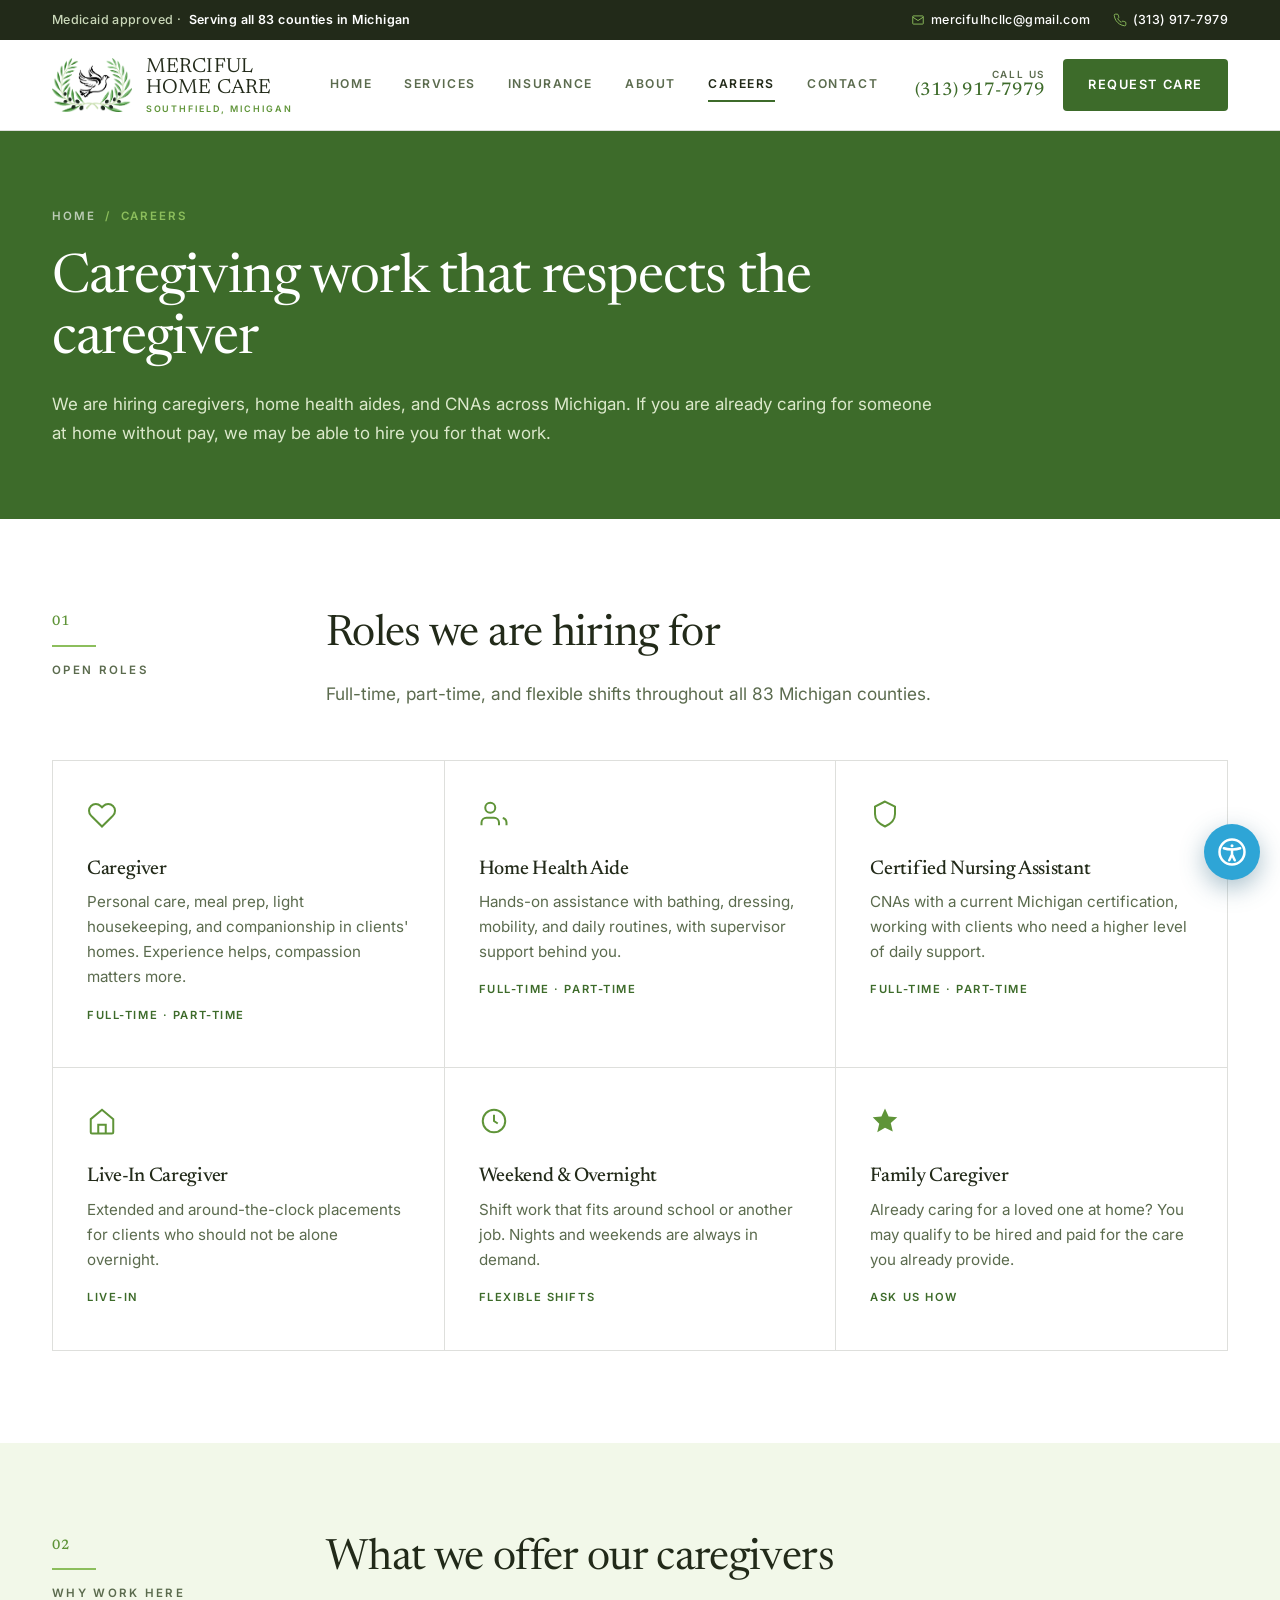
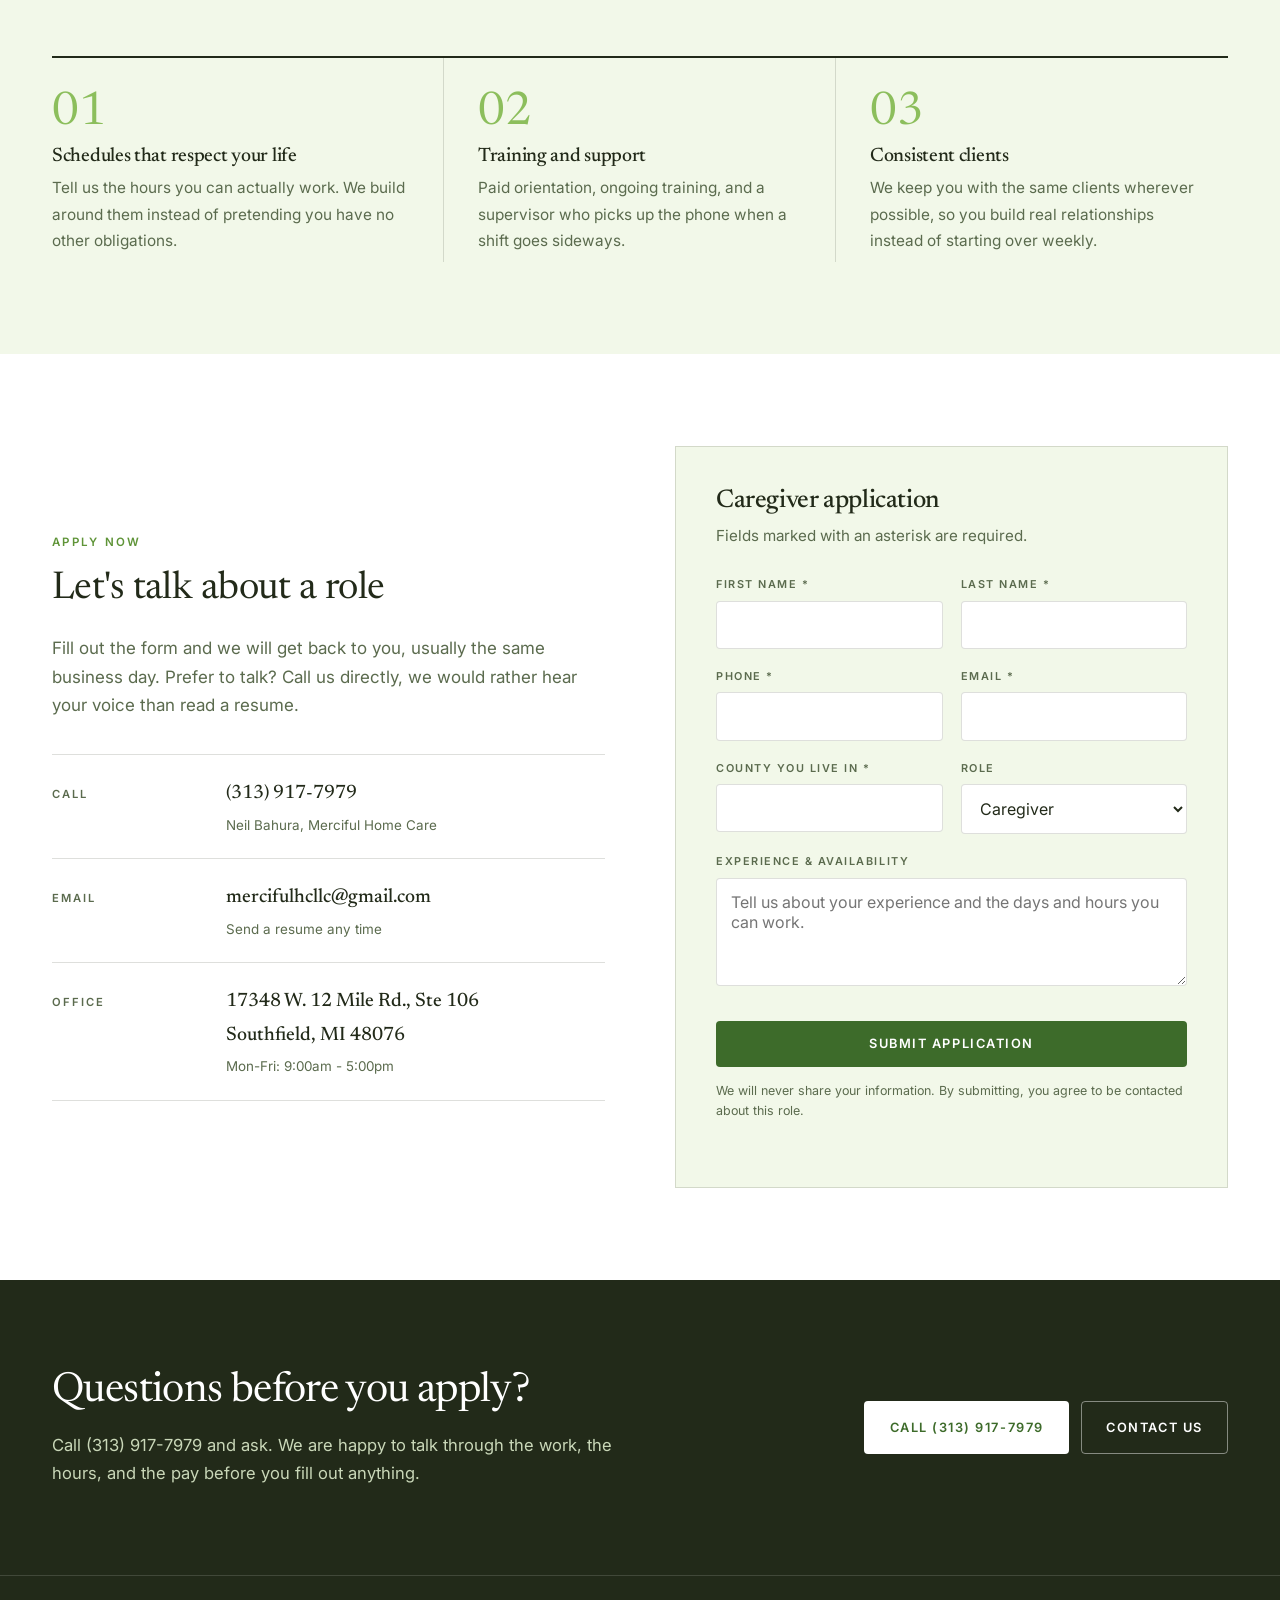
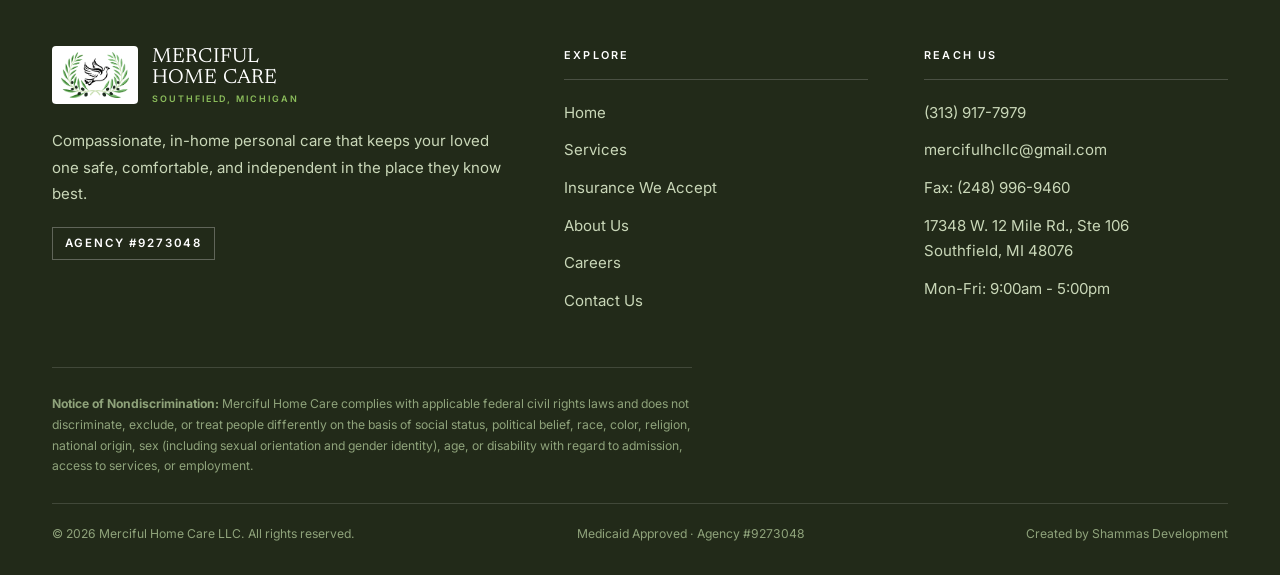
==== careers.html @ ddf39260 "added full site for the demo" ====
<!DOCTYPE html>
<html lang="en">
<head>
<meta charset="UTF-8" />
<meta name="viewport" content="width=device-width, initial-scale=1" />
<title>Careers | Merciful Home Care</title>
<meta name="description" content="Caregiver, home health aide, and CNA jobs across Michigan. Flexible schedules, paid training, and real support. Family caregivers may qualify to be paid." />
<meta property="og:title" content="Careers | Merciful Home Care" />
<meta property="og:description" content="Caregiver, home health aide, and CNA jobs across Michigan. Flexible schedules, paid training, and real support. Family caregivers may qualify to be paid." />
<meta property="og:type" content="website" />
<meta property="og:image" content="assets/img/logo.png" />
<link rel="icon" href="favicon.ico" sizes="any">
<link rel="icon" type="image/png" href="assets/img/favicon-256.png">
<link rel="apple-touch-icon" href="assets/img/apple-touch-icon.png">
<link rel="preconnect" href="https://fonts.googleapis.com">
<link rel="preconnect" href="https://fonts.gstatic.com" crossorigin>
<link href="https://fonts.googleapis.com/css2?family=Newsreader:ital,opsz,wght@0,6..72,300;0,6..72,400;0,6..72,500;1,6..72,400&family=Inter:wght@400;500;600;700&display=swap" rel="stylesheet">
<link rel="stylesheet" href="assets/a11y.css">
<style>
:root{
  --green-deep:#3D6B2A;--green:#5F9438;--green-bright:#8CBE5C;
  --sand:#F2F8E9;--sand-deep:#E4EFD2;--paper:#FFFFFF;
  --ink:#222A19;--ink-soft:#5B6B4E;--line:rgba(34,42,25,.15);--line-soft:rgba(34,42,25,.08);
  --maxw:1240px;--r:4px;
  --display:"Newsreader",Georgia,"Times New Roman",serif;
  --body:"Inter",-apple-system,BlinkMacSystemFont,"Segoe UI",sans-serif;
}
*{box-sizing:border-box;margin:0;padding:0}
html{scroll-behavior:smooth}
body{font-family:var(--body);color:var(--ink);background:var(--paper);font-size:1.0625rem;line-height:1.7;-webkit-font-smoothing:antialiased;overflow-x:hidden}
img{max-width:100%;display:block}
a{color:inherit;text-decoration:none}
h1,h2,h3{font-family:var(--display);font-weight:400;line-height:1.12;letter-spacing:-.015em}
.wrap{max-width:var(--maxw);margin:0 auto;padding:0 32px}
.eyebrow{font-family:var(--body);font-weight:600;font-size:.72rem;letter-spacing:.2em;text-transform:uppercase;color:var(--green)}
.rule{height:1px;background:var(--line);border:0}
.btn{display:inline-flex;align-items:center;justify-content:center;gap:.6em;font-family:var(--body);font-weight:600;font-size:.8rem;letter-spacing:.12em;text-transform:uppercase;padding:1.12em 1.9em;border-radius:var(--r);border:1px solid transparent;cursor:pointer;transition:background .25s,color .25s,border-color .25s}
.btn svg{width:1.2em;height:1.2em}
.btn-solid{background:var(--green-deep);color:#fff}
.btn-solid:hover{background:var(--ink)}
.btn-line{background:transparent;color:var(--ink);border-color:var(--line)}
.btn-line:hover{border-color:var(--ink);background:var(--ink);color:#fff}
.btn-white{background:#fff;color:var(--green-deep)}
.btn-white:hover{background:var(--green-bright);color:var(--ink)}
.btn-linew{background:transparent;color:#fff;border-color:rgba(255,255,255,.45)}
.btn-linew:hover{background:#fff;color:var(--green-deep);border-color:#fff}
:focus-visible{outline:2px solid var(--green-deep);outline-offset:3px}
.topbar{background:var(--ink);color:#C9D7B8;font-size:.78rem;letter-spacing:.03em}
.topbar .wrap{display:flex;align-items:center;justify-content:space-between;gap:18px;min-height:40px;flex-wrap:wrap}
.topbar a{display:inline-flex;align-items:center;gap:.5em;color:#fff;font-weight:500;white-space:nowrap}
.topbar a svg{width:14px;height:14px;flex:none;color:var(--green-bright)}
.topbar a:hover{color:var(--green-bright)}
.topbar .left{display:inline-flex;align-items:center;gap:.6em;white-space:nowrap;font-weight:500}
.topbar .left b{color:#fff;font-weight:600}
.topbar .right{display:flex;gap:22px;align-items:center;flex-wrap:wrap}
header.nav{position:sticky;top:0;z-index:50;background:#fff;border-bottom:1px solid var(--line)}
.nav .wrap{display:flex;align-items:center;justify-content:space-between;gap:24px;min-height:90px}
.brand{display:flex;align-items:center;gap:14px;color:var(--ink)}
.brand .logo{height:54px;width:auto;flex:none}
.brand .wm{font-family:var(--display);font-size:1.28rem;line-height:1.02;letter-spacing:.01em;text-transform:uppercase;white-space:nowrap}
.brand .wm small{display:block;font-family:var(--body);font-weight:600;font-size:.56rem;letter-spacing:.22em;color:var(--green);margin-top:5px}
nav.links{display:flex;align-items:center;gap:32px}
nav.links a{font-weight:600;font-size:.76rem;letter-spacing:.13em;text-transform:uppercase;color:var(--ink-soft);padding:6px 0;border-bottom:2px solid transparent;transition:color .2s,border-color .2s}
nav.links a:hover{color:var(--ink);border-color:var(--green-bright)}
.p-home nav.links a[href="/"],.p-services nav.links a[href="services"],.p-insurance nav.links a[href="insurance"],.p-about nav.links a[href="about"],.p-careers nav.links a[href="careers"],.p-contact nav.links a[href="contact"]{color:var(--ink);border-color:var(--green-deep)}
.nav-cta{display:flex;align-items:center;gap:18px}
.nav-tel{display:inline-flex;flex-direction:column;line-height:1.15;text-align:right}
.nav-tel small{font-size:.62rem;letter-spacing:.16em;text-transform:uppercase;color:var(--ink-soft);font-weight:600}
.nav-tel b{font-family:var(--display);font-size:1.16rem;font-weight:500;color:var(--green-deep);white-space:nowrap}
.nav-call{display:none;padding:.82em}
.nav-call svg{width:20px;height:20px}
.menu-btn{display:none;position:relative;background:none;border:1px solid var(--line);border-radius:var(--r);cursor:pointer;color:var(--ink);padding:10px}
.menu-btn svg{width:22px;height:22px;transition:opacity .2s}
.nav-overlay{position:fixed;inset:0;background:rgba(34,42,25,.55);opacity:0;visibility:hidden;pointer-events:none;transition:opacity .3s,visibility .3s;z-index:49}
.nav-overlay.open{opacity:1;visibility:visible;pointer-events:auto}
body.menu-open{overflow:hidden}
body.menu-open .menu-btn>svg{opacity:0}
body.menu-open .menu-btn{border-color:rgba(255,255,255,.4)}
body.menu-open .menu-btn::before,body.menu-open .menu-btn::after{content:"";position:absolute;left:50%;top:50%;width:20px;height:2px;background:#fff;border-radius:2px}
body.menu-open .menu-btn::before{transform:translate(-50%,-50%) rotate(45deg)}
body.menu-open .menu-btn::after{transform:translate(-50%,-50%) rotate(-45deg)}
.hero{display:grid;grid-template-columns:1.02fr .98fr;min-height:min(76vh,660px)}
.hero .panel{background:var(--green-deep);color:#fff;display:flex;flex-direction:column;justify-content:center;padding:76px 0 76px 0}
.hero .inner{width:100%;padding-left:max(32px,calc((100vw - var(--maxw))/2 + 32px));padding-right:60px}
.hero .eyebrow{color:var(--green-bright)}
.hero h1{font-size:clamp(2.5rem,4.4vw,3.75rem);color:#fff;margin:.42em 0 .5em;font-weight:400}
.hero h1 em{font-style:italic;color:var(--green-bright)}
.hero p{color:#DCE9CC;font-size:1.06rem;max-width:34em}
.hero p+p{margin-top:.9em}
.hero .row{display:flex;gap:12px;flex-wrap:wrap;margin-top:34px}
.hero .shot{position:relative;background:var(--sand)}
.hero .shot img{position:absolute;inset:0;width:100%;height:100%;object-fit:cover}
.factbar{border-bottom:1px solid var(--line);background:#fff}
.factbar .wrap{display:grid;grid-template-columns:repeat(4,1fr);padding:0 32px}
.fact{padding:26px 30px 26px 0;border-left:1px solid var(--line);padding-left:30px}
.fact:first-child{border-left:0;padding-left:0}
.fact b{display:block;font-family:var(--display);font-size:1.34rem;font-weight:500;color:var(--ink);line-height:1.2}
.fact span{display:block;font-size:.68rem;letter-spacing:.16em;text-transform:uppercase;color:var(--ink-soft);font-weight:600;margin-top:5px}
.pagehead{background:var(--green-deep);color:#fff;padding:76px 0 72px}
.pagehead .crumb{font-size:.72rem;letter-spacing:.16em;text-transform:uppercase;color:var(--green-bright);font-weight:600}
.pagehead .crumb a{color:rgba(255,255,255,.66)}
.pagehead .crumb a:hover{color:#fff}
.pagehead h1{font-size:clamp(2.2rem,4.6vw,3.4rem);color:#fff;margin:.42em 0 .34em;font-weight:400;max-width:16em}
.pagehead p{color:#DCE9CC;font-size:1.06rem;max-width:52em}
.band{padding:92px 0}
.band.alt{background:var(--sand)}
.band.tight{padding:64px 0}
.grid2{display:grid;grid-template-columns:210px 1fr;gap:64px;align-items:start}
.slab{position:sticky;top:120px}
.slab .num{font-family:var(--display);font-size:.86rem;font-weight:500;color:var(--green);letter-spacing:.1em;display:block;padding-bottom:10px;border-bottom:2px solid var(--green-bright);margin-bottom:14px;width:44px}
.slab p{font-size:.72rem;letter-spacing:.2em;text-transform:uppercase;font-weight:600;color:var(--ink-soft)}
.lead h2{font-size:clamp(1.9rem,3.5vw,2.7rem);color:var(--ink);max-width:17em;font-weight:400}
.lead>p{color:var(--ink-soft);font-size:1.08rem;max-width:44em;margin-top:1.1em}
.lead .btn{margin-top:34px}
.matrix{display:grid;grid-template-columns:repeat(3,1fr);border-top:1px solid var(--line);border-left:1px solid var(--line);margin-top:52px}
.mcell{border-right:1px solid var(--line);border-bottom:1px solid var(--line);padding:38px 34px 40px;transition:background .3s;display:block}
.mcell:hover{background:var(--sand)}
.band.alt .mcell:hover{background:#fff}
.mcell .ic{color:var(--green);display:block;margin-bottom:20px}
.mcell .ic svg{width:30px;height:30px}
.mcell h3{font-size:1.24rem;color:var(--ink);margin-bottom:9px;font-weight:500}
.mcell p{font-size:.95rem;color:var(--ink-soft);line-height:1.65}
.mcell .go{display:inline-flex;align-items:center;gap:.45em;margin-top:16px;font-size:.7rem;letter-spacing:.14em;text-transform:uppercase;font-weight:600;color:var(--green-deep)}
.mcell .go svg{width:14px;height:14px;transition:transform .25s}
.mcell:hover .go svg{transform:translateX(4px)}
.mcell.fill{background:var(--green-deep);color:#fff}
.mcell.fill:hover{background:var(--ink)}
.mcell.fill h3{color:#fff}
.mcell.fill p{color:#DCE9CC}
.mcell.fill .ic,.mcell.fill .go{color:var(--green-bright)}
.photoband{position:relative;min-height:520px;display:grid;place-items:center;background:var(--ink);overflow:hidden}
.photoband img{position:absolute;inset:0;width:100%;height:100%;object-fit:cover;opacity:.36}
.photoband .q{position:relative;max-width:880px;text-align:center;color:#fff;padding:80px 32px}
.photoband blockquote{font-family:var(--display);font-size:clamp(1.6rem,3.4vw,2.5rem);line-height:1.3;font-weight:400}
.photoband blockquote em{font-style:italic;color:var(--green-bright)}
.photoband .attr{margin-top:26px;font-size:.72rem;letter-spacing:.2em;text-transform:uppercase;color:rgba(255,255,255,.7);font-weight:600}
.slist{border-top:1px solid var(--line)}
.srow{display:grid;grid-template-columns:64px 1fr 1fr;gap:44px;padding:44px 0;border-bottom:1px solid var(--line);scroll-margin-top:130px;align-items:start}
.srow .n{font-family:var(--display);font-size:1.5rem;color:var(--green-bright);font-weight:500;line-height:1}
.srow h2{font-size:1.6rem;color:var(--ink);font-weight:500;margin-bottom:.5em}
.srow>div>p{color:var(--ink-soft);font-size:1rem}
.srow ul{list-style:none;display:grid;gap:11px;padding-top:6px}
.srow li{display:flex;gap:12px;align-items:flex-start;font-size:.96rem;color:var(--ink)}
.srow li svg{width:18px;height:18px;color:var(--green);flex:none;margin-top:5px}
.hire{background:var(--green-deep);color:#fff}
.hire .wrap{display:grid;grid-template-columns:1.3fr .7fr;gap:60px;align-items:start;padding-top:92px;padding-bottom:92px}
.hire .eyebrow{color:var(--green-bright)}
.hire h2{color:#fff;font-size:clamp(1.9rem,3.8vw,2.8rem);margin:.42em 0 .5em;font-weight:400;max-width:14em}
.hire p{color:#DCE9CC;font-size:1.06rem;max-width:38em}
.hire ul{list-style:none;display:grid;gap:0;margin-top:32px;border-top:1px solid rgba(255,255,255,.22)}
.hire li{display:flex;gap:14px;align-items:flex-start;padding:15px 0;border-bottom:1px solid rgba(255,255,255,.22);font-size:.98rem;color:#fff}
.hire li svg{width:19px;height:19px;color:var(--green-bright);flex:none;margin-top:4px}
.hire .box{border:1px solid rgba(255,255,255,.3);padding:34px}
.hire .box h3{color:#fff;font-size:1.36rem;font-weight:500;margin-bottom:12px}
.hire .box p{color:#DCE9CC;font-size:.96rem;margin-bottom:24px}
.hire .box .btn{width:100%}
.hire .box .btn+.btn{margin-top:10px}
.marq-sec{padding:70px 0;background:#fff;border-top:1px solid var(--line);border-bottom:1px solid var(--line)}
.marq-sec .head{display:flex;justify-content:space-between;align-items:flex-end;gap:32px;flex-wrap:wrap;margin-bottom:38px}
.marq-sec .head h2{font-size:clamp(1.5rem,2.8vw,2.1rem);color:var(--ink);font-weight:400;max-width:16em;margin-top:.35em}
.marq-sec .head p{color:var(--ink-soft);font-size:.95rem;max-width:26em}
.marquee{position:relative;overflow:hidden;-webkit-mask-image:linear-gradient(90deg,transparent,#000 7%,#000 93%,transparent);mask-image:linear-gradient(90deg,transparent,#000 7%,#000 93%,transparent)}
.marquee-track{display:flex;width:max-content;animation:slide 52s linear infinite}
.marquee:hover .marquee-track,.marquee:focus-within .marquee-track{animation-play-state:paused}
@keyframes slide{from{transform:translateX(0)}to{transform:translateX(-50%)}}
.ins{display:flex;align-items:center;justify-content:center;text-align:center;flex:none;width:218px;height:88px;padding:0 24px;border:1px solid var(--line);border-right:0;font-family:var(--display);font-size:1.02rem;font-weight:500;color:var(--ink);line-height:1.25;background:#fff}
.marquee-track .ins:last-child{border-right:1px solid var(--line)}
.ins img{max-height:46px;max-width:160px;width:auto;object-fit:contain}
.ins-matrix{display:grid;grid-template-columns:repeat(5,1fr);border-top:1px solid var(--line);border-left:1px solid var(--line)}
.ins-matrix .ins{width:auto;height:126px;border:0;border-right:1px solid var(--line);border-bottom:1px solid var(--line)}
.steps-row{display:grid;grid-template-columns:repeat(3,1fr);border-top:2px solid var(--ink);margin-top:52px}
.stepx{padding:32px 34px 8px;border-right:1px solid var(--line)}
.stepx:first-child{padding-left:0}
.stepx:last-child{border-right:0}
.stepx .n{font-family:var(--display);font-size:2.9rem;color:var(--green-bright);line-height:1;font-weight:400}
.stepx h3{font-size:1.22rem;color:var(--ink);margin:.5em 0 .4em;font-weight:500}
.stepx p{color:var(--ink-soft);font-size:.96rem}
.split{display:grid;grid-template-columns:1fr 1fr;gap:70px;align-items:center}
.split .art{position:relative;aspect-ratio:4/3.4;background:var(--sand);overflow:hidden}
.split .art img{position:absolute;inset:0;width:100%;height:100%;object-fit:cover}
.vlist{border-top:1px solid var(--line);margin-top:34px}
.vrow{display:flex;gap:20px;padding:22px 0;border-bottom:1px solid var(--line)}
.vrow .ic{color:var(--green);flex:none}
.vrow .ic svg{width:26px;height:26px}
.vrow h3{font-size:1.1rem;color:var(--ink);margin-bottom:4px;font-weight:500}
.vrow p{color:var(--ink-soft);font-size:.95rem}
.faq details{border-bottom:1px solid var(--line);padding:24px 0}
.faq details:first-of-type{border-top:1px solid var(--line)}
.faq summary{font-family:var(--display);font-size:1.22rem;font-weight:500;color:var(--ink);cursor:pointer;list-style:none;display:flex;justify-content:space-between;gap:24px;align-items:center}
.faq summary::-webkit-details-marker{display:none}
.faq summary::after{content:"+";font-family:var(--body);font-weight:400;color:var(--green);font-size:1.5rem;line-height:1;flex:none}
.faq details[open] summary::after{content:"\2212"}
.faq p{color:var(--ink-soft);font-size:1rem;margin-top:12px;max-width:64em}
.cinfo{border-top:1px solid var(--line)}
.crow{display:grid;grid-template-columns:150px 1fr;gap:24px;padding:22px 0;border-bottom:1px solid var(--line);align-items:baseline}
.crow dt{font-size:.7rem;letter-spacing:.18em;text-transform:uppercase;font-weight:600;color:var(--ink-soft)}
.crow dd{font-family:var(--display);font-size:1.22rem;font-weight:500;color:var(--ink);overflow-wrap:anywhere}
.crow dd a:hover{color:var(--green-deep)}
.crow dd small{display:block;font-family:var(--body);font-size:.84rem;font-weight:400;color:var(--ink-soft);margin-top:3px;letter-spacing:0}
.form{background:var(--sand);padding:40px;border:1px solid var(--line)}
.band.alt .form{background:#fff}
.form h3{font-family:var(--display);font-size:1.6rem;color:var(--ink);margin-bottom:8px;font-weight:500}
.form>p{color:var(--ink-soft);font-size:.95rem;margin-bottom:26px}
.field{margin-bottom:18px}
.field label{display:block;font-weight:600;font-size:.68rem;letter-spacing:.14em;text-transform:uppercase;color:var(--ink-soft);margin-bottom:7px}
.field input,.field select,.field textarea{width:100%;font-family:var(--body);font-size:1rem;color:var(--ink);padding:.82em .9em;border:1px solid var(--line);border-radius:var(--r);background:#fff;transition:border-color .2s}
.field input:focus,.field select:focus,.field textarea:focus{outline:none;border-color:var(--green-deep)}
.row2{display:grid;grid-template-columns:1fr 1fr;gap:18px}
.form .btn{width:100%;margin-top:8px}
.form .note{font-size:.78rem;color:var(--ink-soft);margin-top:14px;line-height:1.6}
.hp{position:absolute;left:-9999px;opacity:0}
.map{border:1px solid var(--line);aspect-ratio:16/10;background:var(--sand);margin-top:34px}
.map iframe{width:100%;height:100%;border:0;display:block}
.cta{background:var(--ink);color:#fff;padding:88px 0}
.cta .wrap{display:grid;grid-template-columns:1.2fr .8fr;gap:56px;align-items:center}
.cta h2{color:#fff;font-size:clamp(1.8rem,3.4vw,2.6rem);font-weight:400;max-width:14em}
.cta p{color:#C9D7B8;font-size:1.04rem;margin-top:1em;max-width:36em}
.cta .row{display:flex;gap:12px;flex-wrap:wrap;justify-content:flex-end}
footer.site{background:var(--ink);color:#C9D7B8;font-size:.94rem;border-top:1px solid rgba(255,255,255,.14)}
footer.site .top{display:grid;grid-template-columns:1.5fr 1fr 1fr;gap:56px;padding:70px 0 54px}
footer.site .brand{color:#fff}
footer.site .brand .wm small{color:var(--green-bright)}
footer.site p.about{margin-top:24px;max-width:34em;line-height:1.75}
footer.site .agency{margin-top:20px;display:inline-block;border:1px solid rgba(255,255,255,.28);padding:.5em 1em;font-size:.72rem;letter-spacing:.16em;text-transform:uppercase;color:#fff;font-weight:600}
footer.site h4{font-family:var(--body);font-weight:600;font-size:.68rem;letter-spacing:.2em;text-transform:uppercase;color:#fff;margin-bottom:20px;padding-bottom:14px;border-bottom:1px solid rgba(255,255,255,.18)}
footer.site ul{list-style:none;display:flex;flex-direction:column;gap:12px}
footer.site ul a{overflow-wrap:anywhere}
footer.site ul a:hover{color:var(--green-bright)}
footer.site .notice{font-size:.76rem;color:#8FA37B;line-height:1.7;padding:26px 0;border-top:1px solid rgba(255,255,255,.14);max-width:80ch}
footer.site .legal{display:flex;justify-content:space-between;gap:18px;flex-wrap:wrap;font-size:.76rem;color:#8FA37B;padding:20px 0 30px;border-top:1px solid rgba(255,255,255,.14)}
footer.site .legal a{color:#8FA37B}
footer.site .legal a:hover{color:var(--green-bright)}
.reveal{opacity:0;transform:translateY(18px);transition:opacity .7s ease,transform .7s ease}
.reveal.in{opacity:1;transform:none}
[data-delay="1"]{transition-delay:.09s}[data-delay="2"]{transition-delay:.18s}[data-delay="3"]{transition-delay:.27s}
@media(max-width:1120px){
 .hero .inner{padding-left:32px;padding-right:44px;max-width:none}
 nav.links{gap:22px}
 .brand .wm{font-size:1.12rem}
 .grid2{grid-template-columns:170px 1fr;gap:44px}
}
@media(max-width:1000px){
 .nav-tel{display:none}
 .ins-matrix{grid-template-columns:repeat(3,1fr)}
}
@media(max-width:900px){
 nav.links{position:fixed;top:0;right:0;width:min(330px,86vw);height:100vh;height:100dvh;background:var(--green-deep);flex-direction:column;align-items:flex-start;justify-content:flex-start;gap:0;padding:100px 32px;transform:translateX(105%);transition:transform .32s ease;z-index:60;overflow-y:auto}
 nav.links.open{transform:none}
 nav.links a{font-size:.9rem;padding:18px 0;width:100%;border-bottom:1px solid rgba(255,255,255,.2);border-top:0;color:#fff}
 nav.links a:hover{color:var(--green-bright);border-color:rgba(255,255,255,.2)}
 .p-home nav.links a[href="/"],.p-services nav.links a[href="services"],.p-insurance nav.links a[href="insurance"],.p-about nav.links a[href="about"],.p-careers nav.links a[href="careers"],.p-contact nav.links a[href="contact"]{color:var(--green-bright);border-color:rgba(255,255,255,.2)}
 .menu-btn{display:inline-flex;z-index:70}
 .nav-req{display:none}
 .nav-call{display:inline-flex}
 .nav-cta{gap:10px}
 .nav .wrap{min-height:76px;gap:12px}
 .hero{grid-template-columns:1fr}
 .hero .shot{min-height:340px}
 .hero .panel{padding:64px 0}
 .hero .inner{margin:0;padding:0 32px}
 .factbar .wrap{grid-template-columns:1fr 1fr}
 .fact{padding:20px 24px;border-left:1px solid var(--line);border-bottom:1px solid var(--line)}
 .fact:first-child,.fact:nth-child(3){border-left:0;padding-left:0}
 .fact:nth-child(3),.fact:nth-child(4){border-bottom:0}
 .grid2{grid-template-columns:1fr;gap:22px}
 .slab{position:static;display:flex;align-items:center;gap:16px}
 .slab .num{padding-bottom:0;border-bottom:0;margin-bottom:0;width:auto}
 .matrix,.split,.hire .wrap,.cta .wrap{grid-template-columns:1fr}
 .matrix{grid-template-columns:1fr 1fr}
 .split{gap:38px}
 .cta .row{justify-content:flex-start}
 .srow{grid-template-columns:44px 1fr;gap:24px}
 .srow ul{grid-column:2}
 .steps-row{grid-template-columns:1fr}
 .stepx{border-right:0;border-bottom:1px solid var(--line);padding:26px 0 22px}
 .stepx:last-child{border-bottom:0}
 footer.site .top{grid-template-columns:1fr 1fr;gap:40px}
}
@media(max-width:680px){
 body{font-size:1rem}
 .topbar .hide-sm{display:none}
 .topbar .left{white-space:normal}
 .topbar .wrap{gap:10px;padding-top:6px;padding-bottom:6px}
 .topbar .right{gap:14px}
 .wrap{padding:0 22px}
 .hero .inner{padding:0 22px}
 .factbar .wrap{padding:0 22px}
 .band{padding:68px 0}
 .matrix{grid-template-columns:1fr}
 .ins-matrix{grid-template-columns:1fr 1fr}
 .ins-matrix .ins{height:104px;font-size:.92rem;padding:0 14px}
 .mcell{padding:30px 26px 32px}
 .brand .logo{height:44px}
 .brand .wm{font-size:1rem}
 .form{padding:28px 22px}
 .row2{grid-template-columns:1fr}
 .crow{grid-template-columns:1fr;gap:6px;padding:18px 0}
 .srow{grid-template-columns:1fr;gap:16px}
 .srow .n{font-size:1.1rem}
 .srow ul{grid-column:1}
 footer.site .top{grid-template-columns:1fr}
 .hire .wrap{padding-top:64px;padding-bottom:64px}
}
@media(max-width:400px){.brand .wm small{display:none}}
@media(prefers-reduced-motion:reduce){
 *{animation:none!important;transition:none!important;scroll-behavior:auto!important}
 .reveal{opacity:1;transform:none}
}
.gt-wrap{display:inline-flex;align-items:center}
#google_translate_element .goog-te-gadget{font-size:0}
#google_translate_element .goog-te-combo{margin:0;padding:2px 6px;border-radius:var(--r);border:1px solid rgba(255,255,255,.35);background:transparent;color:#fff;font-family:var(--body);font-size:.74rem;font-weight:500;cursor:pointer;line-height:1.4}
#google_translate_element .goog-te-combo option{color:#222A19}
.goog-te-banner-frame,.goog-logo-link,.goog-te-gadget span{display:none!important}
.goog-te-gadget{color:transparent!important}
body{top:0!important}
</style>
</head>
<body class="p-careers">
<div class="topbar">
  <div class="wrap">
    <span class="left">Medicaid approved &middot; <b>Serving all 83 counties in Michigan</b></span>
    <span class="right">
      <span class="gt-wrap"><span id="google_translate_element"></span></span>
      <a class="hide-sm" href="mailto:mercifulhcllc@gmail.com"><svg viewBox="0 0 24 24" fill="none" stroke="currentColor" stroke-width="1.6"><rect x="3" y="5" width="18" height="14" rx="1"/><path d="m3 7 9 6 9-6"/></svg>mercifulhcllc@gmail.com</a>
      <a href="tel:+13139177979"><svg viewBox="0 0 24 24" fill="none" stroke="currentColor" stroke-width="1.6"><path d="M22 16.92v3a2 2 0 0 1-2.18 2 19.79 19.79 0 0 1-8.63-3.07 19.5 19.5 0 0 1-6-6 19.79 19.79 0 0 1-3.07-8.67A2 2 0 0 1 4.11 2h3a2 2 0 0 1 2 1.72c.13.96.36 1.9.7 2.81a2 2 0 0 1-.45 2.11L8.09 9.91a16 16 0 0 0 6 6l1.27-1.27a2 2 0 0 1 2.11-.45c.91.34 1.85.57 2.81.7A2 2 0 0 1 22 16.92z"/></svg>(313) 917-7979</a>
    </span>
  </div>
</div>
<header class="nav" id="nav">
  <div class="wrap">
    <a class="brand" href="/"><img src="assets/img/logo.png" alt="" class="logo" aria-hidden="true"/><span class="wm">Merciful<br>Home Care<small>Southfield, Michigan</small></span></a>
    <nav class="links" id="links">
      <a href="/">Home</a><a href="services">Services</a><a href="insurance">Insurance</a><a href="about">About</a><a href="careers">Careers</a><a href="contact">Contact</a>
    </nav>
    <div class="nav-cta">
      <a class="nav-tel" href="tel:+13139177979"><small>Call us</small><b>(313) 917-7979</b></a>
      <a class="btn btn-solid nav-req" href="contact">Request care</a>
      <a class="btn btn-solid nav-call" href="tel:+13139177979" aria-label="Call (313) 917-7979"><svg viewBox="0 0 24 24" fill="none" stroke="currentColor" stroke-width="1.6"><path d="M22 16.92v3a2 2 0 0 1-2.18 2 19.79 19.79 0 0 1-8.63-3.07 19.5 19.5 0 0 1-6-6 19.79 19.79 0 0 1-3.07-8.67A2 2 0 0 1 4.11 2h3a2 2 0 0 1 2 1.72c.13.96.36 1.9.7 2.81a2 2 0 0 1-.45 2.11L8.09 9.91a16 16 0 0 0 6 6l1.27-1.27a2 2 0 0 1 2.11-.45c.91.34 1.85.57 2.81.7A2 2 0 0 1 22 16.92z"/></svg></a>
      <button class="menu-btn" id="menuBtn" aria-label="Open menu" aria-expanded="false"><svg viewBox="0 0 24 24" fill="none" stroke="currentColor" stroke-width="1.8"><line x1="3" y1="7" x2="21" y2="7"/><line x1="3" y1="12" x2="21" y2="12"/><line x1="3" y1="17" x2="21" y2="17"/></svg></button>
    </div>
  </div>
</header>
<div class="nav-overlay" id="navOverlay" aria-hidden="true"></div>
<main>
<section class="pagehead">
  <div class="wrap">
    <p class="crumb"><a href="/">Home</a> &nbsp;/&nbsp; Careers</p>
    <h1>Caregiving work that respects the caregiver</h1>
    <p>We are hiring caregivers, home health aides, and CNAs across Michigan. If you are already caring for someone at home without pay, we may be able to hire you for that work.</p>
  </div>
</section>
<section class="band">
  <div class="wrap grid2">
    <div class="slab"><span class="num">01</span><p>Open roles</p></div>
    <div class="lead reveal">
      <h2>Roles we are hiring for</h2>
      <p>Full-time, part-time, and flexible shifts throughout all 83 Michigan counties.</p>
    </div>
  </div>
  <div class="wrap"><div class="matrix reveal"><div class="mcell"><span class="ic"><svg viewBox="0 0 24 24" fill="none" stroke="currentColor" stroke-width="1.6"><path d="M20.8 5.6a5.4 5.4 0 0 0-7.7 0L12 6.7l-1.1-1.1a5.4 5.4 0 0 0-7.7 7.7l1.1 1.1L12 22l7.7-7.6 1.1-1.1a5.4 5.4 0 0 0 0-7.7z"/></svg></span><h3>Caregiver</h3><p>Personal care, meal prep, light housekeeping, and companionship in clients' homes. Experience helps, compassion matters more.</p><span class="go">Full-time &middot; Part-time</span></div><div class="mcell"><span class="ic"><svg viewBox="0 0 24 24" fill="none" stroke="currentColor" stroke-width="1.6"><path d="M16 21v-2a4 4 0 0 0-4-4H6a4 4 0 0 0-4 4v2"/><circle cx="9" cy="7" r="4"/><path d="M22 21v-2a4 4 0 0 0-3-3.87"/></svg></span><h3>Home Health Aide</h3><p>Hands-on assistance with bathing, dressing, mobility, and daily routines, with supervisor support behind you.</p><span class="go">Full-time &middot; Part-time</span></div><div class="mcell"><span class="ic"><svg viewBox="0 0 24 24" fill="none" stroke="currentColor" stroke-width="1.6"><path d="M12 2 4 6v6c0 5 3.5 8 8 10 4.5-2 8-5 8-10V6z"/></svg></span><h3>Certified Nursing Assistant</h3><p>CNAs with a current Michigan certification, working with clients who need a higher level of daily support.</p><span class="go">Full-time &middot; Part-time</span></div><div class="mcell"><span class="ic"><svg viewBox="0 0 24 24" fill="none" stroke="currentColor" stroke-width="1.6"><path d="M3 10.5 12 3l9 7.5V21a1 1 0 0 1-1 1H4a1 1 0 0 1-1-1z"/><path d="M9 22v-7h6v7"/></svg></span><h3>Live-In Caregiver</h3><p>Extended and around-the-clock placements for clients who should not be alone overnight.</p><span class="go">Live-in</span></div><div class="mcell"><span class="ic"><svg viewBox="0 0 24 24" fill="none" stroke="currentColor" stroke-width="1.6"><circle cx="12" cy="12" r="9"/><path d="M12 7v5l3 2"/></svg></span><h3>Weekend &amp; Overnight</h3><p>Shift work that fits around school or another job. Nights and weekends are always in demand.</p><span class="go">Flexible shifts</span></div><div class="mcell"><span class="ic"><svg viewBox="0 0 24 24" fill="currentColor"><path d="M12 2l2.9 6.3 6.9.6-5.2 4.6 1.6 6.8L12 17.3 5.8 20.9l1.6-6.8L2.2 8.9l6.9-.6z"/></svg></span><h3>Family Caregiver</h3><p>Already caring for a loved one at home? You may qualify to be hired and paid for the care you already provide.</p><span class="go">Ask us how</span></div></div></div>
</section>

<section class="band alt">
  <div class="wrap grid2">
    <div class="slab"><span class="num">02</span><p>Why work here</p></div>
    <div class="lead reveal">
      <h2>What we offer our caregivers</h2>
    </div>
  </div>
  <div class="wrap">
    <div class="steps-row reveal">
      <div class="stepx"><span class="n">01</span><h3>Schedules that respect your life</h3><p>Tell us the hours you can actually work. We build around them instead of pretending you have no other obligations.</p></div>
      <div class="stepx"><span class="n">02</span><h3>Training and support</h3><p>Paid orientation, ongoing training, and a supervisor who picks up the phone when a shift goes sideways.</p></div>
      <div class="stepx"><span class="n">03</span><h3>Consistent clients</h3><p>We keep you with the same clients wherever possible, so you build real relationships instead of starting over weekly.</p></div>
    </div>
  </div>
</section>

<section class="band">
  <div class="wrap split">
    <div class="reveal">
      <p class="eyebrow">Apply now</p>
      <h2 style="font-size:clamp(1.8rem,3.2vw,2.4rem);font-weight:400;margin:.4em 0 .6em">Let's talk about a role</h2>
      <p style="color:var(--ink-soft)">Fill out the form and we will get back to you, usually the same business day. Prefer to talk? Call us directly, we would rather hear your voice than read a resume.</p>
      <dl class="cinfo" style="margin-top:34px">
        <div class="crow"><dt>Call</dt><dd><a href="tel:+13139177979">(313) 917-7979</a><small>Neil Bahura, Merciful Home Care</small></dd></div>
        <div class="crow"><dt>Email</dt><dd><a href="mailto:mercifulhcllc@gmail.com">mercifulhcllc@gmail.com</a><small>Send a resume any time</small></dd></div>
        <div class="crow"><dt>Office</dt><dd><a href="https://maps.google.com/maps?q=17348+W.+12+Mile+Rd.+Southfield+MI+48076" target="_blank" rel="noopener">17348 W. 12 Mile Rd., Ste 106<br>Southfield, MI 48076</a><small>Mon-Fri: 9:00am - 5:00pm</small></dd></div>
      </dl>
    </div>
    <form class="form reveal" data-delay="1" action="https://api.web3forms.com/submit" method="POST">
      <input type="hidden" name="access_key" value="YOUR_WEB3FORMS_ACCESS_KEY">
      <input type="hidden" name="subject" value="New caregiver application from mercifulhomecare.com">
      <input type="hidden" name="from_name" value="Merciful Home Care Website">
      <input type="checkbox" name="botcheck" class="hp" tabindex="-1" autocomplete="off">
      <h3>Caregiver application</h3>
      <p>Fields marked with an asterisk are required.</p>
      <div class="row2">
        <div class="field"><label for="fn">First name *</label><input id="fn" name="First name" type="text" required></div>
        <div class="field"><label for="ln">Last name *</label><input id="ln" name="Last name" type="text" required></div>
      </div>
      <div class="row2">
        <div class="field"><label for="ph">Phone *</label><input id="ph" name="Phone" type="tel" required></div>
        <div class="field"><label for="em">Email *</label><input id="em" name="Email" type="email" required></div>
      </div>
      <div class="row2">
        <div class="field"><label for="ct">County you live in *</label><input id="ct" name="County" type="text" required></div>
        <div class="field"><label for="rl">Role</label><select id="rl" name="Role"><option>Caregiver</option><option>Home Health Aide</option><option>Certified Nursing Assistant</option><option>Live-In Caregiver</option><option>Weekend or Overnight</option><option>Family caregiver (already caring for someone)</option></select></div>
      </div>
      <div class="field"><label for="ex">Experience &amp; availability</label><textarea id="ex" name="Experience and availability" rows="4" placeholder="Tell us about your experience and the days and hours you can work."></textarea></div>
      <button class="btn btn-solid" type="submit">Submit application</button>
      <p class="note">We will never share your information. By submitting, you agree to be contacted about this role.</p>
    </form>
  </div>
</section>

<section class="cta">
  <div class="wrap reveal">
    <div><h2>Questions before you apply?</h2><p>Call (313) 917-7979 and ask. We are happy to talk through the work, the hours, and the pay before you fill out anything.</p></div>
    <div class="row"><a class="btn btn-white" href="tel:+13139177979">Call (313) 917-7979</a><a class="btn btn-linew" href="contact">Contact us</a></div>
  </div>
</section>
</main>
<footer class="site">
  <div class="wrap">
    <div class="top">
      <div>
        <a class="brand" href="/"><img src="assets/img/logo.png" alt="" class="logo" style="height:58px;background:#fff;padding:6px 9px;border-radius:4px" aria-hidden="true"/><span class="wm">Merciful<br>Home Care<small>Southfield, Michigan</small></span></a>
        <p class="about">Compassionate, in-home personal care that keeps your loved one safe, comfortable, and independent in the place they know best.</p>
        <span class="agency">Agency #9273048</span>
      </div>
      <div><h4>Explore</h4><ul><li><a href="/">Home</a></li><li><a href="services">Services</a></li><li><a href="insurance">Insurance We Accept</a></li><li><a href="about">About Us</a></li><li><a href="careers">Careers</a></li><li><a href="contact">Contact Us</a></li></ul></div>
      <div><h4>Reach Us</h4><ul><li><a href="tel:+13139177979">(313) 917-7979</a></li><li><a href="mailto:mercifulhcllc@gmail.com">mercifulhcllc@gmail.com</a></li><li>Fax: (248) 996-9460</li><li><a href="https://maps.google.com/maps?q=17348+W.+12+Mile+Rd.+Southfield+MI+48076" target="_blank" rel="noopener">17348 W. 12 Mile Rd., Ste 106<br>Southfield, MI 48076</a></li><li>Mon-Fri: 9:00am - 5:00pm</li></ul></div>
    </div>
    <p class="notice"><strong>Notice of Nondiscrimination:</strong> Merciful Home Care complies with applicable federal civil rights laws and does not discriminate, exclude, or treat people differently on the basis of social status, political belief, race, color, religion, national origin, sex (including sexual orientation and gender identity), age, or disability with regard to admission, access to services, or employment.</p>
    <div class="legal"><span>&copy; 2026 Merciful Home Care LLC. All rights reserved.</span><span>Medicaid Approved &middot; Agency #9273048</span><span>Created by <a href="https://shammasdevelopment.io/" target="_blank" rel="noopener">Shammas Development</a></span></div>
  </div>
</footer>
<script>
  const menuBtn=document.getElementById('menuBtn'),links=document.getElementById('links'),overlay=document.getElementById('navOverlay');
  const setMenu=(open)=>{links.classList.toggle('open',open);overlay.classList.toggle('open',open);document.body.classList.toggle('menu-open',open);menuBtn.setAttribute('aria-expanded',open);};
  menuBtn.addEventListener('click',()=>setMenu(!links.classList.contains('open')));
  overlay.addEventListener('click',()=>setMenu(false));
  links.querySelectorAll('a').forEach(a=>a.addEventListener('click',()=>setMenu(false)));
  document.addEventListener('keydown',e=>{if(e.key==='Escape')setMenu(false);});
  window.addEventListener('resize',()=>{if(window.innerWidth>900)setMenu(false);});
  const io=new IntersectionObserver((es)=>{es.forEach(e=>{if(e.isIntersecting){e.target.classList.add('in');io.unobserve(e.target);}});},{threshold:.1,rootMargin:'0px 0px -40px 0px'});
  document.querySelectorAll('.reveal').forEach(el=>io.observe(el));
  /* Insurance logos: drop a PNG named <slug>.png into assets/img/insurance/ and it
     replaces the text wordmark automatically. No HTML edit, no broken images. */
  document.querySelectorAll('[data-logo]').forEach(el=>{
    const im=new Image();
    im.alt=el.dataset.name||'';
    im.loading='lazy';
    im.onload=()=>{el.textContent='';el.appendChild(im);};
    im.src='assets/img/insurance/'+el.dataset.logo+'.png';
  });
</script>

<script type="text/javascript">
function googleTranslateElementInit(){new google.translate.TranslateElement({pageLanguage:'en',autoDisplay:false},'google_translate_element');}
</script>
<script type="text/javascript" src="https://translate.google.com/translate_a/element.js?cb=googleTranslateElementInit"></script>
<script src="assets/a11y.js" defer></script>
</body>
</html>
---- assets/a11y.css ----
/* Spirit Home Health Care — Accessibility widget */
.acc-btn{position:fixed;right:20px;bottom:20px;z-index:9998;width:56px;height:56px;border-radius:50%;background:#2EA5D6;border:none;color:#fff;box-shadow:0 8px 24px rgba(64,115,140,.45);cursor:pointer;display:grid;place-items:center;transition:transform .2s,background .2s}
.acc-btn:hover,.acc-btn:focus-visible{transform:scale(1.06);background:#40738C}
.acc-btn svg{width:30px;height:30px}
.acc-panel{position:fixed;right:20px;bottom:88px;z-index:9998;width:300px;max-width:calc(100vw - 40px);background:#fff;border-radius:16px;box-shadow:0 20px 50px rgba(50,62,73,.3);border:1px solid rgba(64,115,140,.15);padding:18px;transform:translateY(12px);opacity:0;visibility:hidden;transition:opacity .25s,transform .25s,visibility .25s;font-family:"Mulish",-apple-system,BlinkMacSystemFont,"Segoe UI",sans-serif}
.acc-panel.open{opacity:1;visibility:visible;transform:translateY(0)}
.acc-panel h3{font-size:1rem;font-weight:800;color:#323E49;margin:0 0 12px;display:flex;align-items:center;gap:8px}
.acc-panel h3 svg{width:20px;height:20px;color:#2EA5D6}
.acc-grid{display:grid;grid-template-columns:1fr 1fr;gap:9px}
.acc-opt{display:flex;flex-direction:column;align-items:center;justify-content:center;gap:6px;min-height:74px;padding:10px 8px;border:1.5px solid rgba(64,115,140,.18);border-radius:12px;background:#fff;color:#323E49;font-size:.8rem;font-weight:700;cursor:pointer;text-align:center;transition:border-color .2s,background .2s,color .2s;font-family:inherit}
.acc-opt:hover{border-color:#2EA5D6}
.acc-opt.active{border-color:#2EA5D6;background:#EAF5FB;color:#2EA5D6}
.acc-opt svg{width:22px;height:22px}
.acc-reset{grid-column:1 / -1;margin-top:4px;padding:11px;border:none;border-radius:10px;background:#323E49;color:#fff;font-weight:700;font-size:.85rem;cursor:pointer;font-family:inherit}
.acc-reset:hover{background:#40738C}
/* applied effects */
html.acc-contrast{filter:contrast(1.18) saturate(1.28)}
html.acc-links a{text-decoration:underline !important;text-underline-offset:2px;outline:2px solid #2EA5D6;outline-offset:1px;border-radius:2px}
html.acc-readable body,html.acc-readable body *{font-family:Verdana,Tahoma,Arial,sans-serif !important;letter-spacing:.02em}
html.acc-readable body{line-height:1.95 !important}
html.acc-cursor,html.acc-cursor *{cursor:url('data:image/svg+xml;utf8,<svg xmlns="http://www.w3.org/2000/svg" width="42" height="42" viewBox="0 0 42 42"><path d="M7 3l26 15-11 2 6 13-5 2-6-13-9 6z" fill="%23000" stroke="%23fff" stroke-width="1.6"/></svg>') 5 3, auto !important}
@media(max-width:560px){.acc-btn{width:50px;height:50px;right:14px;bottom:14px}.acc-panel{right:14px;bottom:74px}}
@media print{.acc-btn,.acc-panel{display:none !important}}
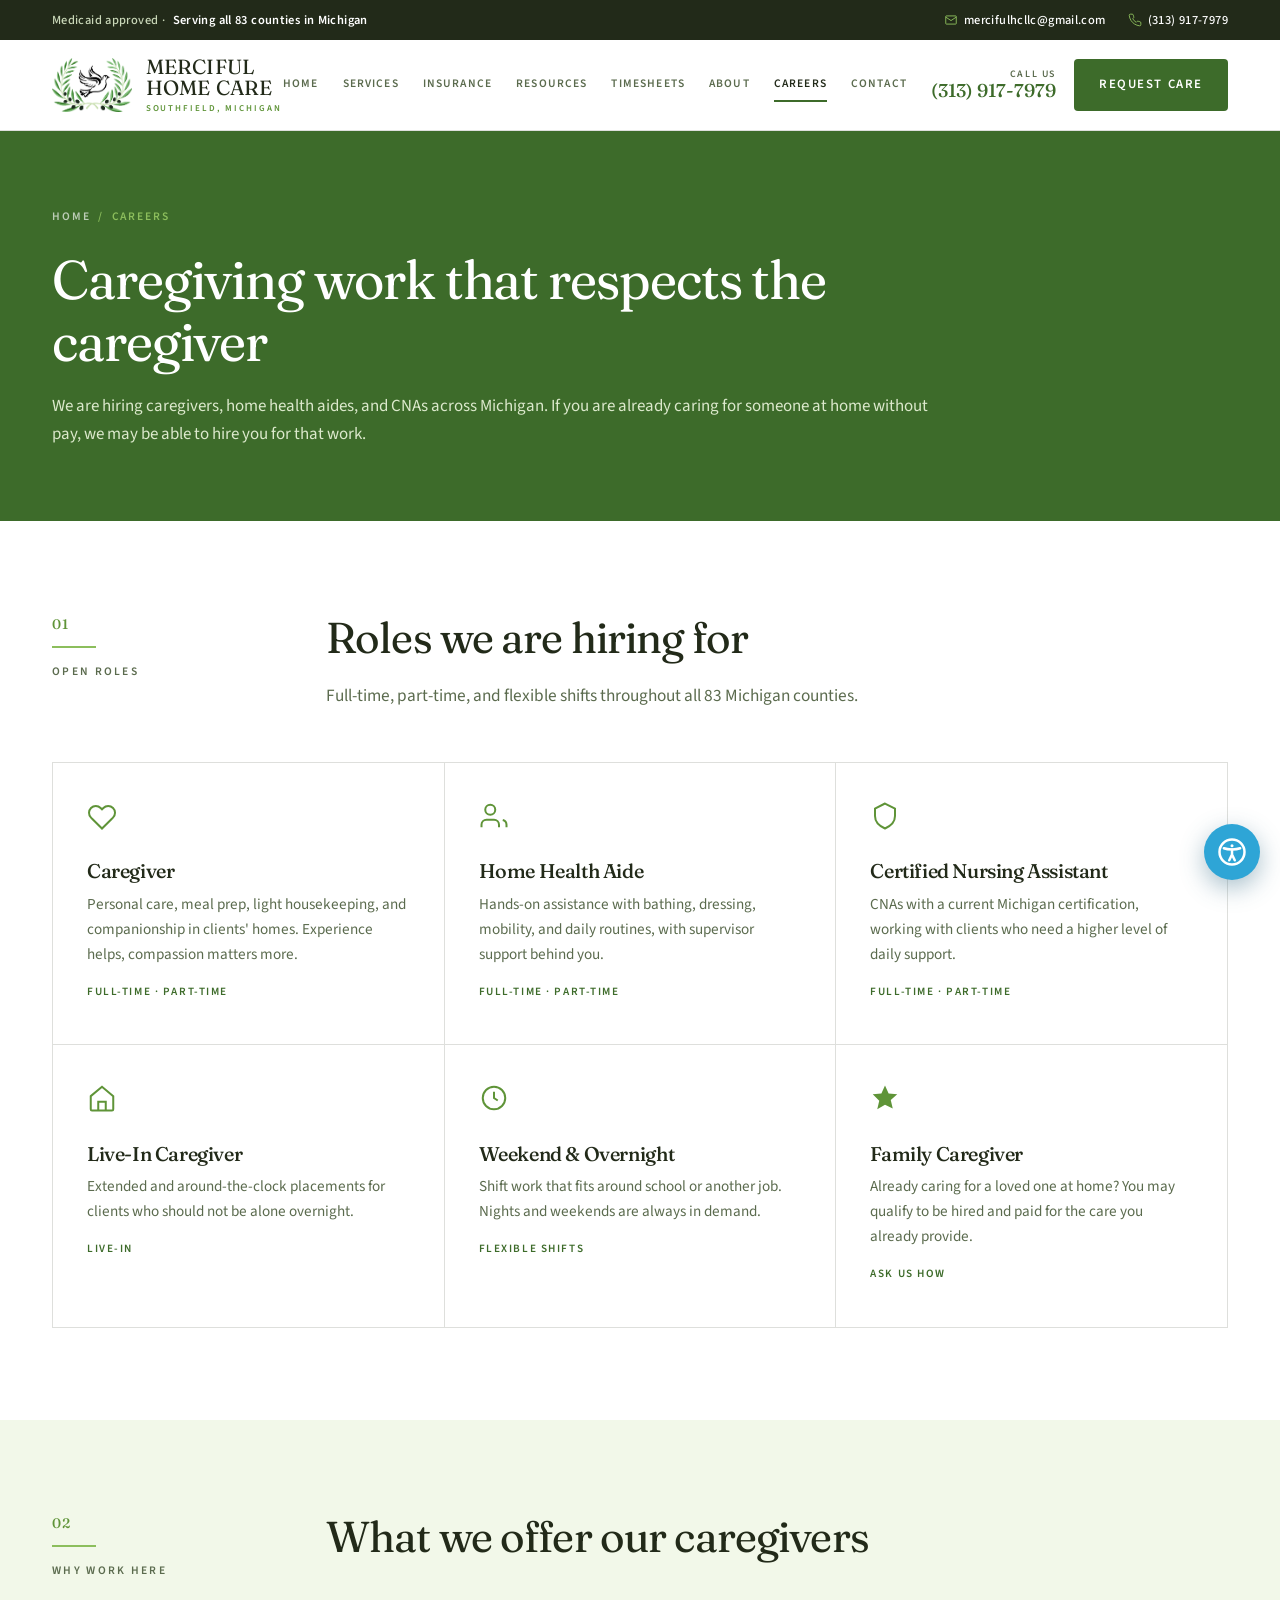
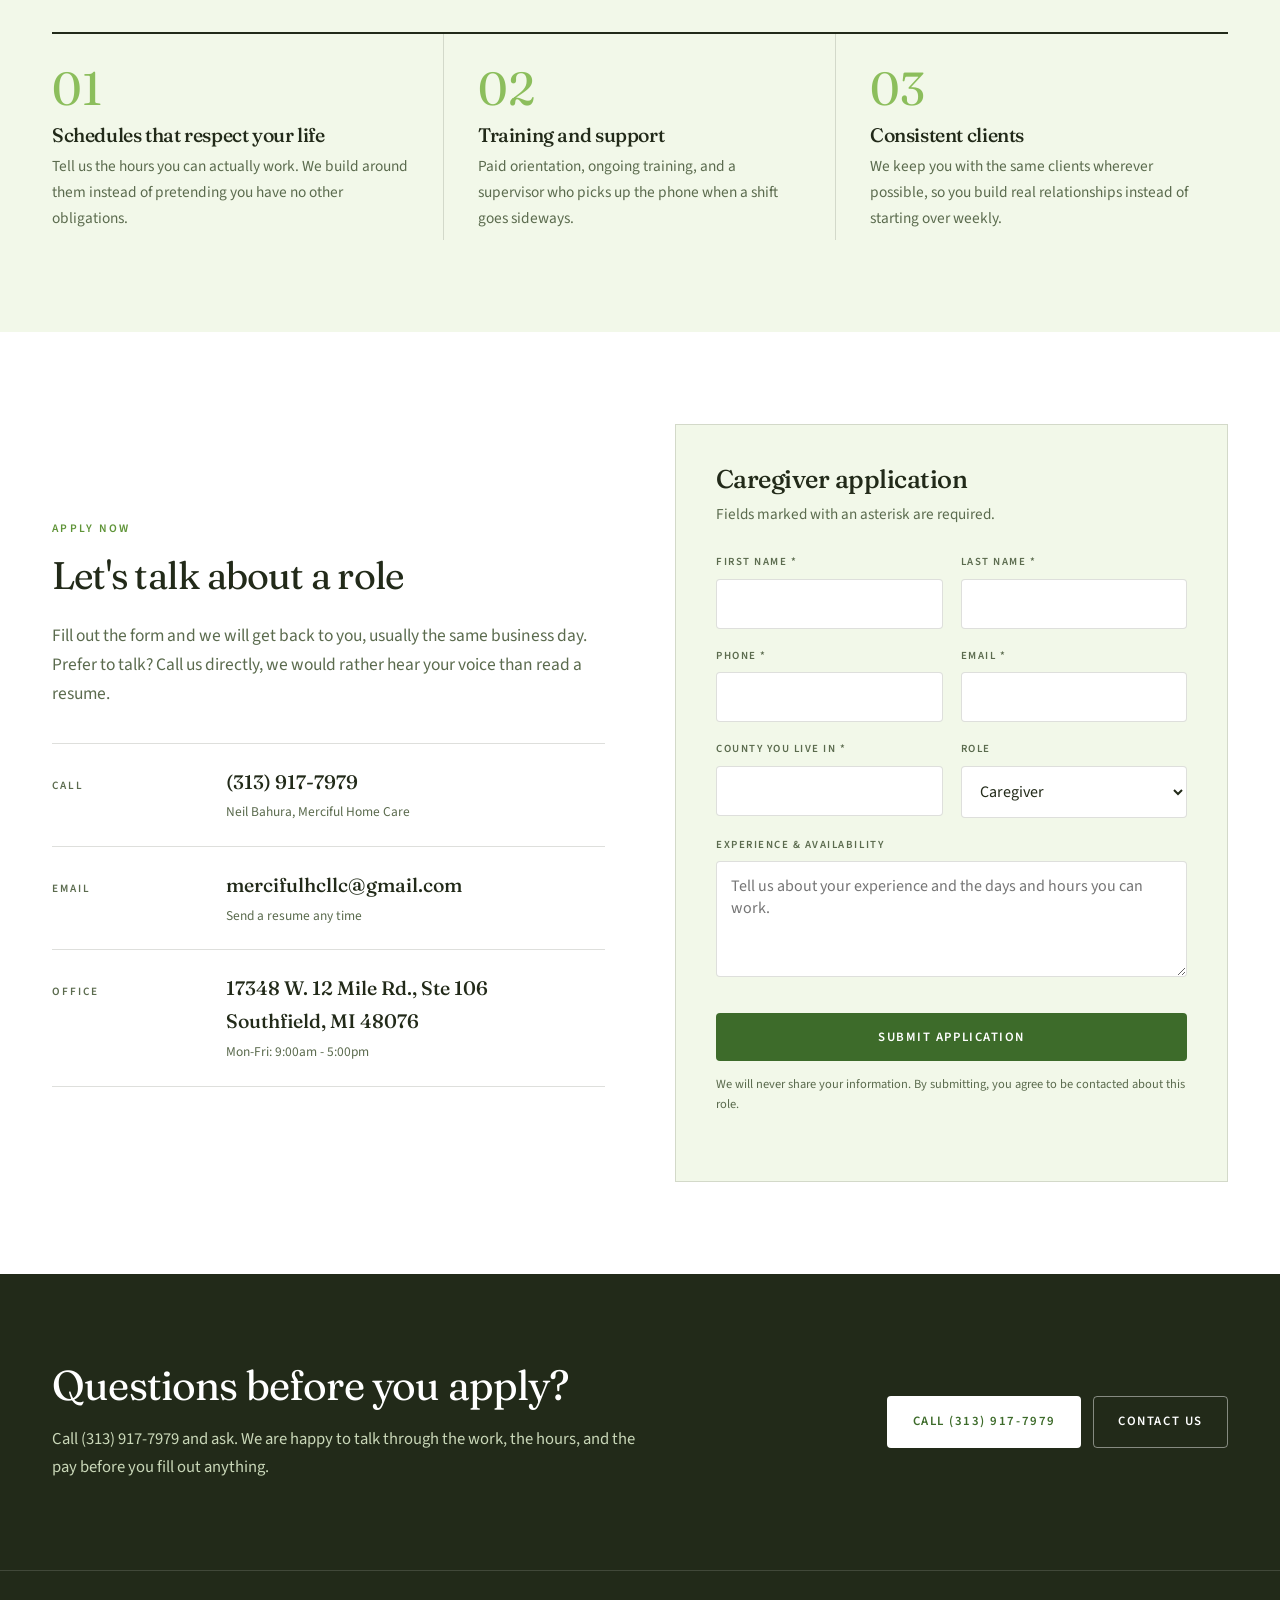
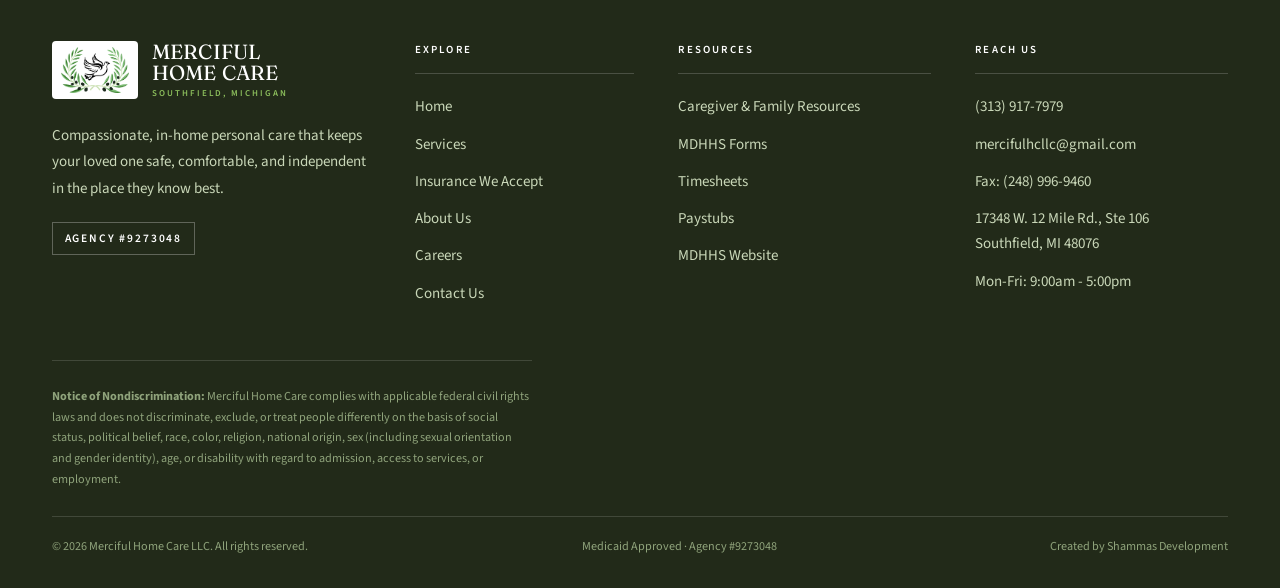
==== commit d84adc17: "Client feedback round: resources, timesheets, new type, logo strip moved up - Move the insurance car" ====
--- a/careers.html
+++ b/careers.html
@@ -14,7 +14,7 @@
 <link rel="apple-touch-icon" href="assets/img/apple-touch-icon.png">
 <link rel="preconnect" href="https://fonts.googleapis.com">
 <link rel="preconnect" href="https://fonts.gstatic.com" crossorigin>
-<link href="https://fonts.googleapis.com/css2?family=Newsreader:ital,opsz,wght@0,6..72,300;0,6..72,400;0,6..72,500;1,6..72,400&family=Inter:wght@400;500;600;700&display=swap" rel="stylesheet">
+<link href="https://fonts.googleapis.com/css2?family=Fraunces:ital,opsz,wght@0,9..144,400;0,9..144,500;0,9..144,600;1,9..144,400&family=Source+Sans+3:ital,wght@0,400;0,500;0,600;0,700;1,400&display=swap" rel="stylesheet">
 <link rel="stylesheet" href="assets/a11y.css">
 <style>
 :root{
@@ -22,19 +22,19 @@
   --sand:#F2F8E9;--sand-deep:#E4EFD2;--paper:#FFFFFF;
   --ink:#222A19;--ink-soft:#5B6B4E;--line:rgba(34,42,25,.15);--line-soft:rgba(34,42,25,.08);
   --maxw:1240px;--r:4px;
-  --display:"Newsreader",Georgia,"Times New Roman",serif;
-  --body:"Inter",-apple-system,BlinkMacSystemFont,"Segoe UI",sans-serif;
+  --display:"Fraunces",Georgia,"Times New Roman",serif;
+  --body:"Source Sans 3",-apple-system,BlinkMacSystemFont,"Segoe UI",sans-serif;
 }
 *{box-sizing:border-box;margin:0;padding:0}
 html{scroll-behavior:smooth}
-body{font-family:var(--body);color:var(--ink);background:var(--paper);font-size:1.0625rem;line-height:1.7;-webkit-font-smoothing:antialiased;overflow-x:hidden}
+body{font-family:var(--body);color:var(--ink);background:var(--paper);font-size:1.09rem;line-height:1.68;-webkit-font-smoothing:antialiased;overflow-x:hidden}
 img{max-width:100%;display:block}
 a{color:inherit;text-decoration:none}
-h1,h2,h3{font-family:var(--display);font-weight:400;line-height:1.12;letter-spacing:-.015em}
+h1,h2,h3{font-family:var(--display);font-weight:500;line-height:1.14;letter-spacing:-.02em;font-variation-settings:"SOFT" 20,"WONK" 0}
 .wrap{max-width:var(--maxw);margin:0 auto;padding:0 32px}
 .eyebrow{font-family:var(--body);font-weight:600;font-size:.72rem;letter-spacing:.2em;text-transform:uppercase;color:var(--green)}
 .rule{height:1px;background:var(--line);border:0}
-.btn{display:inline-flex;align-items:center;justify-content:center;gap:.6em;font-family:var(--body);font-weight:600;font-size:.8rem;letter-spacing:.12em;text-transform:uppercase;padding:1.12em 1.9em;border-radius:var(--r);border:1px solid transparent;cursor:pointer;transition:background .25s,color .25s,border-color .25s}
+.btn{display:inline-flex;align-items:center;justify-content:center;gap:.6em;white-space:nowrap;font-family:var(--body);font-weight:600;font-size:.8rem;letter-spacing:.12em;text-transform:uppercase;padding:1.12em 1.9em;border-radius:var(--r);border:1px solid transparent;cursor:pointer;transition:background .25s,color .25s,border-color .25s}
 .btn svg{width:1.2em;height:1.2em}
 .btn-solid{background:var(--green-deep);color:#fff}
 .btn-solid:hover{background:var(--ink)}
@@ -59,10 +59,10 @@
 .brand .logo{height:54px;width:auto;flex:none}
 .brand .wm{font-family:var(--display);font-size:1.28rem;line-height:1.02;letter-spacing:.01em;text-transform:uppercase;white-space:nowrap}
 .brand .wm small{display:block;font-family:var(--body);font-weight:600;font-size:.56rem;letter-spacing:.22em;color:var(--green);margin-top:5px}
-nav.links{display:flex;align-items:center;gap:32px}
-nav.links a{font-weight:600;font-size:.76rem;letter-spacing:.13em;text-transform:uppercase;color:var(--ink-soft);padding:6px 0;border-bottom:2px solid transparent;transition:color .2s,border-color .2s}
+nav.links{display:flex;align-items:center;gap:24px}
+nav.links a{font-weight:600;font-size:.72rem;letter-spacing:.1em;text-transform:uppercase;color:var(--ink-soft);padding:6px 0;border-bottom:2px solid transparent;transition:color .2s,border-color .2s}
 nav.links a:hover{color:var(--ink);border-color:var(--green-bright)}
-.p-home nav.links a[href="/"],.p-services nav.links a[href="services"],.p-insurance nav.links a[href="insurance"],.p-about nav.links a[href="about"],.p-careers nav.links a[href="careers"],.p-contact nav.links a[href="contact"]{color:var(--ink);border-color:var(--green-deep)}
+.p-home nav.links a[href="/"],.p-services nav.links a[href="services"],.p-insurance nav.links a[href="insurance"],.p-resources nav.links a[href="resources"],.p-timesheets nav.links a[href="timesheets"],.p-about nav.links a[href="about"],.p-careers nav.links a[href="careers"],.p-contact nav.links a[href="contact"]{color:var(--ink);border-color:var(--green-deep)}
 .nav-cta{display:flex;align-items:center;gap:18px}
 .nav-tel{display:inline-flex;flex-direction:column;line-height:1.15;text-align:right}
 .nav-tel small{font-size:.62rem;letter-spacing:.16em;text-transform:uppercase;color:var(--ink-soft);font-weight:600}
@@ -217,7 +217,7 @@
 .cta p{color:#C9D7B8;font-size:1.04rem;margin-top:1em;max-width:36em}
 .cta .row{display:flex;gap:12px;flex-wrap:wrap;justify-content:flex-end}
 footer.site{background:var(--ink);color:#C9D7B8;font-size:.94rem;border-top:1px solid rgba(255,255,255,.14)}
-footer.site .top{display:grid;grid-template-columns:1.5fr 1fr 1fr;gap:56px;padding:70px 0 54px}
+footer.site .top{display:grid;grid-template-columns:1.45fr 1fr 1.15fr 1.15fr;gap:44px;padding:70px 0 54px}
 footer.site .brand{color:#fff}
 footer.site .brand .wm small{color:var(--green-bright)}
 footer.site p.about{margin-top:24px;max-width:34em;line-height:1.75}
@@ -248,7 +248,7 @@
  nav.links.open{transform:none}
  nav.links a{font-size:.9rem;padding:18px 0;width:100%;border-bottom:1px solid rgba(255,255,255,.2);border-top:0;color:#fff}
  nav.links a:hover{color:var(--green-bright);border-color:rgba(255,255,255,.2)}
- .p-home nav.links a[href="/"],.p-services nav.links a[href="services"],.p-insurance nav.links a[href="insurance"],.p-about nav.links a[href="about"],.p-careers nav.links a[href="careers"],.p-contact nav.links a[href="contact"]{color:var(--green-bright);border-color:rgba(255,255,255,.2)}
+ .p-home nav.links a[href="/"],.p-services nav.links a[href="services"],.p-insurance nav.links a[href="insurance"],.p-resources nav.links a[href="resources"],.p-timesheets nav.links a[href="timesheets"],.p-about nav.links a[href="about"],.p-careers nav.links a[href="careers"],.p-contact nav.links a[href="contact"]{color:var(--green-bright);border-color:rgba(255,255,255,.2)}
  .menu-btn{display:inline-flex;z-index:70}
  .nav-req{display:none}
  .nav-call{display:inline-flex}
@@ -313,6 +313,17 @@
 .goog-te-banner-frame,.goog-logo-link,.goog-te-gadget span{display:none!important}
 .goog-te-gadget{color:transparent!important}
 body{top:0!important}
+@media(max-width:1180px) and (min-width:901px){
+ nav.links{position:fixed;top:0;right:0;width:min(330px,86vw);height:100vh;height:100dvh;background:var(--green-deep);flex-direction:column;align-items:flex-start;justify-content:flex-start;gap:0;padding:100px 32px;transform:translateX(105%);transition:transform .32s ease;z-index:60;overflow-y:auto}
+ nav.links.open{transform:none}
+ nav.links a{font-size:.9rem;padding:18px 0;width:100%;border-bottom:1px solid rgba(255,255,255,.2);border-top:0;color:#fff}
+ nav.links a:hover{color:var(--green-bright);border-color:rgba(255,255,255,.2)}
+ .p-home nav.links a[href="/"],.p-services nav.links a[href="services"],.p-insurance nav.links a[href="insurance"],.p-resources nav.links a[href="resources"],.p-timesheets nav.links a[href="timesheets"],.p-about nav.links a[href="about"],.p-careers nav.links a[href="careers"],.p-contact nav.links a[href="contact"]{color:var(--green-bright);border-color:rgba(255,255,255,.2)}
+ .menu-btn{display:inline-flex;z-index:70}
+ .nav-req{display:none}
+ .nav-call{display:inline-flex}
+ .nav-tel{display:none}
+}
 </style>
 </head>
 <body class="p-careers">
@@ -330,7 +341,7 @@
   <div class="wrap">
     <a class="brand" href="/"><img src="assets/img/logo.png" alt="" class="logo" aria-hidden="true"/><span class="wm">Merciful<br>Home Care<small>Southfield, Michigan</small></span></a>
     <nav class="links" id="links">
-      <a href="/">Home</a><a href="services">Services</a><a href="insurance">Insurance</a><a href="about">About</a><a href="careers">Careers</a><a href="contact">Contact</a>
+      <a href="/">Home</a><a href="services">Services</a><a href="insurance">Insurance</a><a href="resources">Resources</a><a href="timesheets">Timesheets</a><a href="about">About</a><a href="careers">Careers</a><a href="contact">Contact</a>
     </nav>
     <div class="nav-cta">
       <a class="nav-tel" href="tel:+13139177979"><small>Call us</small><b>(313) 917-7979</b></a>
@@ -429,7 +440,7 @@
         <p class="about">Compassionate, in-home personal care that keeps your loved one safe, comfortable, and independent in the place they know best.</p>
         <span class="agency">Agency #9273048</span>
       </div>
-      <div><h4>Explore</h4><ul><li><a href="/">Home</a></li><li><a href="services">Services</a></li><li><a href="insurance">Insurance We Accept</a></li><li><a href="about">About Us</a></li><li><a href="careers">Careers</a></li><li><a href="contact">Contact Us</a></li></ul></div>
+      <div><h4>Explore</h4><ul><li><a href="/">Home</a></li><li><a href="services">Services</a></li><li><a href="insurance">Insurance We Accept</a></li><li><a href="about">About Us</a></li><li><a href="careers">Careers</a></li><li><a href="contact">Contact Us</a></li></ul></div><div><h4>Resources</h4><ul><li><a href="resources">Caregiver &amp; Family Resources</a></li><li><a href="resources#forms">MDHHS Forms</a></li><li><a href="timesheets">Timesheets</a></li><li><a href="timesheets#paystubs">Paystubs</a></li><li><a href="https://www.michigan.gov/mdhhs" target="_blank" rel="noopener">MDHHS Website</a></li></ul></div>
       <div><h4>Reach Us</h4><ul><li><a href="tel:+13139177979">(313) 917-7979</a></li><li><a href="mailto:mercifulhcllc@gmail.com">mercifulhcllc@gmail.com</a></li><li>Fax: (248) 996-9460</li><li><a href="https://maps.google.com/maps?q=17348+W.+12+Mile+Rd.+Southfield+MI+48076" target="_blank" rel="noopener">17348 W. 12 Mile Rd., Ste 106<br>Southfield, MI 48076</a></li><li>Mon-Fri: 9:00am - 5:00pm</li></ul></div>
     </div>
     <p class="notice"><strong>Notice of Nondiscrimination:</strong> Merciful Home Care complies with applicable federal civil rights laws and does not discriminate, exclude, or treat people differently on the basis of social status, political belief, race, color, religion, national origin, sex (including sexual orientation and gender identity), age, or disability with regard to admission, access to services, or employment.</p>
@@ -449,11 +460,17 @@
   /* Insurance logos: drop a PNG named <slug>.png into assets/img/insurance/ and it
      replaces the text wordmark automatically. No HTML edit, no broken images. */
   document.querySelectorAll('[data-logo]').forEach(el=>{
-    const im=new Image();
-    im.alt=el.dataset.name||'';
-    im.loading='lazy';
-    im.onload=()=>{el.textContent='';el.appendChild(im);};
-    im.src='assets/img/insurance/'+el.dataset.logo+'.png';
+    const exts=['png','svg','jpg'];
+    const tryExt=(i)=>{
+      if(i>=exts.length)return;
+      const im=new Image();
+      im.alt=el.dataset.name||'';
+      im.loading='lazy';
+      im.onload=()=>{el.textContent='';el.appendChild(im);};
+      im.onerror=()=>tryExt(i+1);
+      im.src='assets/img/insurance/'+el.dataset.logo+'.'+exts[i];
+    };
+    tryExt(0);
   });
 </script>
 
